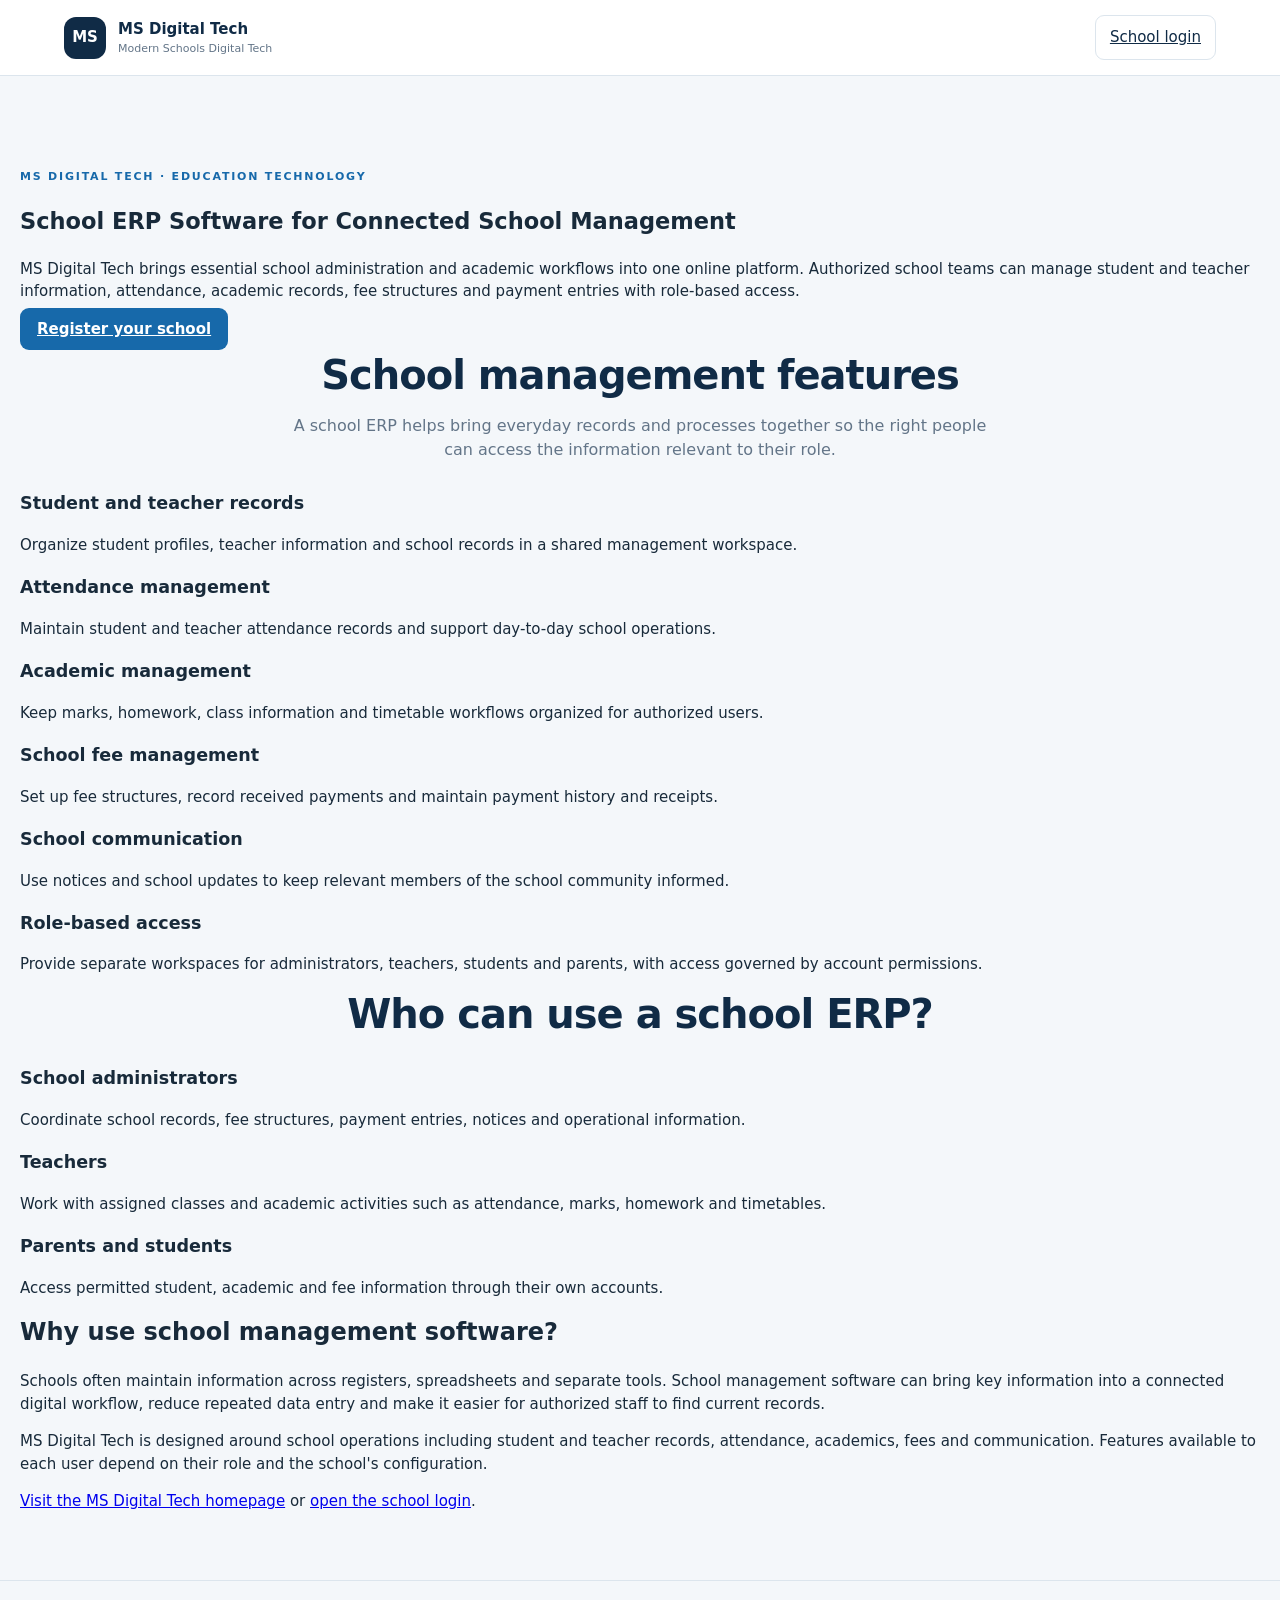
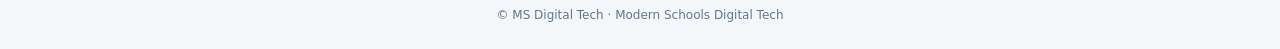
==== school-erp.html @ 8c0a5b25 "Add dedicated school ERP SEO landing page" ====
<!doctype html>
<html lang="en">
<head>
<meta charset="utf-8">
<meta name="viewport" content="width=device-width,initial-scale=1">
<meta name="theme-color" content="#102b46">
<meta name="description" content="Explore MS Digital Tech school ERP software for student and teacher records, attendance, academics, fee management and school operations.">
<meta name="robots" content="index,follow,max-image-preview:large">
<link rel="canonical" href="https://msdigitaltech.in.net/school-erp.html">
<meta property="og:type" content="website">
<meta property="og:title" content="School ERP Software | MS Digital Tech">
<meta property="og:description" content="A connected school management platform for student records, attendance, academics, fees and school operations.">
<meta property="og:url" content="https://msdigitaltech.in.net/school-erp.html">
<title>School ERP Software | MS Digital Tech</title>
<script type="application/ld+json">
{"@context":"https://schema.org","@type":"WebPage","name":"School ERP Software","url":"https://msdigitaltech.in.net/school-erp.html","about":{"@type":"SoftwareApplication","name":"MS Digital Tech School ERP","applicationCategory":"BusinessApplication","operatingSystem":"Web"},"isPartOf":{"@type":"WebSite","name":"MS Digital Tech","url":"https://msdigitaltech.in.net/"}}
</script>
<link rel="stylesheet" href="styles.css">
</head>
<body>
<header class="top"><a class="brand" href="/" aria-label="MS Digital Tech home"><span class="logo">MS</span><span><b>MS Digital Tech</b><small>Modern Schools Digital Tech</small></span></a><a class="outline" href="/#loginForm">School login</a></header>
<main class="wrap public-sections seo-page">
<section class="seo-hero">
<span class="eyebrow">MS DIGITAL TECH · EDUCATION TECHNOLOGY</span>
<h1>School ERP Software for Connected School Management</h1>
<p>MS Digital Tech brings essential school administration and academic workflows into one online platform. Authorized school teams can manage student and teacher information, attendance, academic records, fee structures and payment entries with role-based access.</p>
<a class="primary" href="/#schoolRequestToggle">Register your school</a>
</section>
<section class="seo-content">
<div class="section-heading"><h2>School management features</h2><p>A school ERP helps bring everyday records and processes together so the right people can access the information relevant to their role.</p></div>
<div class="seo-columns">
<article><h3>Student and teacher records</h3><p>Organize student profiles, teacher information and school records in a shared management workspace.</p></article>
<article><h3>Attendance management</h3><p>Maintain student and teacher attendance records and support day-to-day school operations.</p></article>
<article><h3>Academic management</h3><p>Keep marks, homework, class information and timetable workflows organized for authorized users.</p></article>
<article><h3>School fee management</h3><p>Set up fee structures, record received payments and maintain payment history and receipts.</p></article>
<article><h3>School communication</h3><p>Use notices and school updates to keep relevant members of the school community informed.</p></article>
<article><h3>Role-based access</h3><p>Provide separate workspaces for administrators, teachers, students and parents, with access governed by account permissions.</p></article>
</div>
</section>
<section class="seo-content">
<div class="section-heading"><h2>Who can use a school ERP?</h2></div>
<div class="seo-columns">
<article><h3>School administrators</h3><p>Coordinate school records, fee structures, payment entries, notices and operational information.</p></article>
<article><h3>Teachers</h3><p>Work with assigned classes and academic activities such as attendance, marks, homework and timetables.</p></article>
<article><h3>Parents and students</h3><p>Access permitted student, academic and fee information through their own accounts.</p></article>
</div>
</section>
<section class="seo-content seo-detail">
<h2>Why use school management software?</h2>
<p>Schools often maintain information across registers, spreadsheets and separate tools. School management software can bring key information into a connected digital workflow, reduce repeated data entry and make it easier for authorized staff to find current records.</p>
<p>MS Digital Tech is designed around school operations including student and teacher records, attendance, academics, fees and communication. Features available to each user depend on their role and the school's configuration.</p>
<p><a href="/">Visit the MS Digital Tech homepage</a> or <a href="/#loginForm">open the school login</a>.</p>
</section>
</main>
<footer>© MS Digital Tech · Modern Schools Digital Tech</footer>
</body>
</html>
---- styles.css ----
:root{--navy:#102b46;--blue:#1769aa;--pale:#eef5fb;--ink:#182a3a;--muted:#637588;--line:#dce5ed;--white:#fff;--green:#16794a;--red:#a83232}*{box-sizing:border-box}body{margin:0;background:#f4f7fa;color:var(--ink);font:15px/1.5 Inter,system-ui,-apple-system,Segoe UI,sans-serif}.top{height:76px;background:white;border-bottom:1px solid var(--line);display:flex;align-items:center;justify-content:space-between;padding:0 max(5vw,20px)}.brand{display:flex;gap:12px;align-items:center;color:var(--navy);text-decoration:none}.brand small{display:block;color:var(--muted);font-size:11px}.logo{width:42px;height:42px;border-radius:12px;background:var(--navy);color:white;display:grid;place-items:center;font-weight:800}.top-user{font-size:13px;color:var(--muted)}.wrap{max-width:1180px;margin:40px auto;padding:0 22px;min-height:75vh}.auth-layout{display:grid;grid-template-columns:1.2fr .8fr;gap:8vw;align-items:center;min-height:590px}.intro h1{font-size:clamp(38px,5vw,62px);line-height:1.08;letter-spacing:-2px;margin:18px 0}.intro h1 em{font-style:normal;color:var(--blue)}.intro p{font-size:18px;color:var(--muted);max-width:540px}.eyebrow{font-size:11px;font-weight:800;letter-spacing:1.8px;color:var(--blue)}.trust{display:flex;flex-wrap:wrap;gap:10px;margin-top:30px}.trust span{background:white;border:1px solid var(--line);padding:9px 12px;border-radius:9px;font-size:12px}.card{background:white;border:1px solid var(--line);border-radius:16px;box-shadow:0 12px 36px #17324b0b}.auth-card{padding:28px}.tabs{display:flex;border-bottom:1px solid var(--line);gap:22px;margin-bottom:24px}.tabs button{border:0;background:none;padding:0 0 12px;color:var(--muted);cursor:pointer}.tabs button.active{color:var(--blue);border-bottom:2px solid var(--blue);font-weight:700}h2{margin:0 0 20px;font-size:24px}label{display:block;font-weight:650;font-size:13px;margin:15px 0}input,select,textarea{display:block;width:100%;margin-top:7px;border:1px solid #cbd7e2;border-radius:9px;padding:12px;font:inherit;background:white;color:var(--ink)}textarea{min-height:90px;resize:vertical}button{font:inherit;cursor:pointer}.primary{background:var(--blue);color:white;border:0;border-radius:9px;padding:12px 17px;font-weight:700}.primary:disabled{opacity:.6;cursor:wait}.full{width:100%;margin-top:10px}.outline{background:white;border:1px solid var(--line);padding:10px 14px;border-radius:9px;color:var(--navy)}.small{font-size:12px}.muted{color:var(--muted)}.welcome{display:flex;justify-content:space-between;align-items:center;margin-bottom:24px}.welcome h1{margin:5px 0;font-size:34px}.nav{display:flex;gap:8px;overflow:auto;padding:0 0 14px}.nav button{white-space:nowrap;border:1px solid var(--line);background:white;border-radius:9px;padding:10px 14px;color:var(--muted)}.nav button.active{background:var(--navy);color:white;border-color:var(--navy)}.panel{padding:24px;min-height:320px}.panel-head{display:flex;justify-content:space-between;align-items:center;gap:16px;margin-bottom:18px}.panel-head h2{margin:0}.grid{display:grid;grid-template-columns:repeat(3,1fr);gap:14px}.stat{padding:17px;border:1px solid var(--line);border-radius:12px;background:#fff}.stat b{display:block;font-size:28px;color:var(--navy)}.stat span{font-size:12px;color:var(--muted)}.table-wrap{overflow:auto;border:1px solid var(--line);border-radius:10px}table{border-collapse:collapse;width:100%;font-size:13px;white-space:nowrap}th,td{text-align:left;padding:12px 14px;border-bottom:1px solid var(--line)}th{background:#f5f8fb;color:#516477;font-size:11px;text-transform:uppercase;letter-spacing:.5px}tr:last-child td{border-bottom:0}.form-grid{display:grid;grid-template-columns:repeat(2,minmax(0,1fr));gap:0 18px;max-width:760px}.form-grid .wide{grid-column:1/-1}.message{padding:12px 14px;border-radius:9px;background:#eef5fb;color:var(--navy);margin:12px 0;font-size:13px}.message.error{background:#fff0f0;color:var(--red)}.message.success{background:#ecf8f1;color:var(--green)}.empty,.loading{padding:34px;text-align:center;color:var(--muted)}.actions{display:flex;gap:10px;flex-wrap:wrap;margin-top:12px}.danger{color:var(--red)}footer{text-align:center;color:var(--muted);font-size:12px;padding:25px;border-top:1px solid var(--line)}[hidden]{display:none!important}@media(max-width:760px){.wrap{margin:20px auto}.auth-layout{grid-template-columns:1fr;gap:25px;min-height:unset}.intro h1{font-size:42px}.intro p{font-size:15px}.auth-card{padding:20px}.grid{grid-template-columns:repeat(2,1fr)}.welcome{align-items:flex-start}.welcome h1{font-size:27px}.panel{padding:15px}.form-grid{grid-template-columns:1fr}.form-grid .wide{grid-column:auto}.top{height:66px;padding:0 16px}}

.attendance-roster{margin-top:20px}.attendance-roster h3{margin:0}.att-status{min-width:125px;padding:9px;margin:0}.attendance-roster .actions{margin:18px 0 8px}.attendance-roster .panel-head{margin-top:22px}

.captcha-slot{display:flex;justify-content:flex-start;min-height:78px;margin:12px 0;overflow:visible}

.class-options{display:grid;grid-template-columns:repeat(4,minmax(0,1fr));gap:4px 12px;padding:12px;border:1px solid var(--line);border-radius:10px}.class-options label,.form-grid label.wide.small{display:flex;align-items:center;gap:8px;font-weight:500}.class-options input,.form-grid label.wide.small input{width:auto;margin:0}.form-grid h3{margin:20px 0 0;padding-top:12px;border-top:1px solid var(--line);font-size:16px;color:var(--navy)}@media(max-width:760px){.class-options{grid-template-columns:repeat(2,minmax(0,1fr))}}

/* Responsive registration and dashboard layouts */
.wrap{width:min(100% - 32px,1280px)}
.auth-layout{grid-template-columns:minmax(0,1fr) minmax(420px,.95fr);gap:clamp(24px,5vw,72px)}
.auth-card{min-width:0;width:100%}
.form-grid{width:100%;max-width:none;grid-template-columns:repeat(2,minmax(0,1fr));column-gap:clamp(12px,2vw,24px)}
.form-grid>*{min-width:0}
.form-grid input,.form-grid select,.form-grid textarea{max-width:100%}
.class-options{grid-template-columns:repeat(4,minmax(0,1fr))}
.field-title{display:block;font-size:13px;font-weight:650;margin:15px 0 8px}
@media(min-width:1100px){.auth-layout{grid-template-columns:minmax(0,1fr) minmax(500px,.9fr)}.auth-card{padding:clamp(24px,3vw,38px)}}
@media(max-width:900px){.auth-layout{grid-template-columns:minmax(0,1fr) minmax(360px,1fr);gap:24px}.intro h1{font-size:clamp(34px,5vw,48px)}}
@media(max-width:680px){.wrap{width:100%;padding:0 14px;margin:14px auto}.auth-layout{grid-template-columns:minmax(0,1fr);gap:18px}.intro h1{font-size:38px;letter-spacing:-1px}.intro p{font-size:14px}.auth-card{padding:17px}.form-grid{grid-template-columns:minmax(0,1fr)}.form-grid .wide{grid-column:1}.class-options{grid-template-columns:repeat(2,minmax(0,1fr))}.top{padding:0 12px}.brand{gap:8px}.brand small{font-size:10px}.panel{padding:14px}.grid{grid-template-columns:repeat(2,minmax(0,1fr))}}
@media(min-width:681px) and (max-width:900px){.form-grid{grid-template-columns:repeat(2,minmax(0,1fr))}.class-options{grid-template-columns:repeat(3,minmax(0,1fr))}}

.request-success{margin:18px 0;padding:24px;border:1px solid #b9e2ca;border-radius:14px;background:#f0faf4;color:#164b30}.request-success h2{margin:8px 0 10px;color:#14532d}.request-success p{margin:8px 0}.request-success-icon{width:42px;height:42px;border-radius:50%;display:grid;place-items:center;background:#16794a;color:white;font-size:24px;font-weight:800}.request-success dl{display:grid;gap:8px;margin:18px 0}.request-success dl>div{display:flex;flex-wrap:wrap;gap:8px 18px;padding:10px 0;border-top:1px solid #cfe8d8}.request-success dt{font-weight:700;min-width:145px}.request-success dd{margin:0;overflow-wrap:anywhere}.request-pending{display:inline-block;padding:3px 9px;border-radius:20px;background:#fff3cd;color:#805b00;font-weight:700}.request-next-step{padding:12px;border-radius:9px;background:#e5f5eb}

/* Dashboard navigation: fixed-width left sidebar on desktop, collapsible horizontal list on mobile */
.dashboard-shell{display:grid;grid-template-columns:245px minmax(0,1fr);gap:18px;align-items:start;margin-top:8px}.sidebar{position:sticky;top:14px;background:#fff;border:1px solid var(--line);border-radius:14px;padding:14px;max-height:calc(100vh - 28px);overflow:auto}.sidebar-heading{font-size:10px;font-weight:800;letter-spacing:1.5px;color:var(--muted);padding:5px 9px 12px}.nav{display:flex;flex-direction:column;gap:5px;overflow:visible;padding:0}.nav button{text-align:left;width:100%;white-space:normal;border:1px solid transparent;background:transparent;border-radius:8px;padding:10px 12px;color:var(--muted)}.nav button:hover{background:var(--pale);color:var(--navy)}.nav button.active{background:var(--navy);color:white;border-color:var(--navy)}.dashboard-shell>.panel{min-width:0;margin:0}@media(max-width:760px){.dashboard-shell{grid-template-columns:1fr;gap:12px}.sidebar{position:static;max-height:220px}.nav{display:grid;grid-template-columns:repeat(2,minmax(0,1fr));gap:5px}.nav button{font-size:12px;padding:9px}.sidebar-heading{padding-bottom:8px}}
.grid-two{display:grid;grid-template-columns:repeat(2,minmax(0,1fr));gap:16px;margin:18px 0}.grid-two>.card{padding:22px}.grid-two h3{margin:0 0 10px;color:var(--navy)}.attendance-roster{margin-top:18px}@media(max-width:760px){.grid-two{grid-template-columns:1fr}}

/* Desktop dashboard fit and readable admin tables */
@media(min-width:761px){.wrap{width:calc(100% - 40px);max-width:1680px;margin:24px auto;padding:0 20px}.dashboard-shell{grid-template-columns:260px minmax(0,1fr);gap:22px}.dashboard-shell>.panel{width:100%;min-width:0}.panel{padding:clamp(20px,2vw,32px)}.school-table table{min-width:980px}}
.school-subhead{margin:26px 0 10px;color:var(--navy);font-size:17px}.empty.compact{padding:14px}.school-table{margin-top:16px}.school-table td{vertical-align:middle}
@media(max-width:760px){.wrap{width:100%;padding:0 12px}.dashboard-shell{grid-template-columns:minmax(0,1fr)}.panel{min-width:0;overflow:hidden}.table-wrap{max-width:100%}}


/* MS Digital Tech: full-width dashboard layout on laptop/desktop */
@media (min-width: 761px) {
  main.wrap:has(.dashboard-shell) {
    width: calc(100% - 48px);
    max-width: 1800px;
    margin: 22px auto;
    padding: 0 12px;
  }
  .dashboard-shell {
    width: 100%;
    grid-template-columns: minmax(220px, 270px) minmax(0, 1fr);
    gap: 24px;
    align-items: start;
  }
  .dashboard-shell > .panel {
    width: 100%;
    min-width: 0;
    max-width: none;
  }
  .dashboard-shell .table-wrap {
    width: 100%;
    max-width: 100%;
    overflow-x: auto;
    overscroll-behavior-x: contain;
  }
  .dashboard-shell table {
    width: 100%;
  }
}
@media (min-width: 761px) and (max-width: 1100px) {
  main.wrap:has(.dashboard-shell) {
    width: calc(100% - 28px);
    padding: 0 4px;
  }
  .dashboard-shell {
    grid-template-columns: 210px minmax(0, 1fr);
    gap: 14px;
  }
  .panel {
    padding: 18px;
  }
}


/* Fixed desktop admin workspace: keep the dashboard frame stationary and
   move long content inside the panel/sidebar instead of scrolling the page. */
@media (min-width: 761px) {
  html:has(body #appView:not([hidden])) {
    height: 100%;
    overflow: hidden;
  }
  body:has(#appView:not([hidden])) {
    height: 100vh;
    height: 100dvh;
    overflow: hidden;
    display: flex;
    flex-direction: column;
  }
  body:has(#appView:not([hidden])) > .top {
    flex: 0 0 76px;
    position: relative;
    z-index: 5;
  }
  body:has(#appView:not([hidden])) > main.wrap {
    flex: 1 1 auto;
    min-height: 0;
    height: calc(100vh - 76px);
    height: calc(100dvh - 76px);
    width: 100%;
    max-width: none;
    margin: 0;
    padding: 14px 28px 16px;
    overflow: hidden;
  }
  #appView:not([hidden]) {
    height: 100%;
    min-height: 0;
    display: flex;
    flex-direction: column;
    overflow: hidden;
  }
  #appView:not([hidden]) .welcome {
    flex: 0 0 auto;
    margin: 0 0 14px;
  }
  #appView:not([hidden]) .welcome h1 {
    margin: 0;
  }
  #appView:not([hidden]) .dashboard-shell {
    flex: 1 1 auto;
    min-height: 0;
    height: auto;
    margin: 0;
    align-items: stretch;
    grid-template-columns: 245px minmax(0, 1fr);
    gap: 20px;
    overflow: hidden;
  }
  #appView:not([hidden]) .sidebar {
    position: relative;
    top: auto;
    height: 100%;
    max-height: none;
    min-height: 0;
    overflow-y: auto;
    overscroll-behavior: contain;
  }
  #appView:not([hidden]) #panel {
    height: 100%;
    min-height: 0;
    overflow: auto;
    overscroll-behavior: contain;
    scrollbar-gutter: stable;
  }
  body:has(#appView:not([hidden])) > footer {
    display: none;
  }
}


/* Stable admin viewport: prevent the document itself from moving. */
@media (min-width: 761px) {
  html:has(#appView:not([hidden])),
  body:has(#appView:not([hidden])) {
    width: 100%;
    height: 100%;
    min-height: 0;
    overflow: hidden !important;
  }
  body:has(#appView:not([hidden])) {
    position: fixed;
    inset: 0;
    display: block;
  }
  body:has(#appView:not([hidden])) > header.top {
    position: absolute;
    inset: 0 0 auto 0;
    width: 100%;
    height: 64px;
    min-height: 64px;
    z-index: 20;
  }
  body:has(#appView:not([hidden])) > main.wrap {
    position: absolute;
    inset: 64px 0 0 0;
    width: 100% !important;
    height: auto !important;
    max-width: none !important;
    min-height: 0 !important;
    margin: 0 !important;
    padding: 14px 24px 16px !important;
    overflow: hidden !important;
  }
  #appView:not([hidden]) {
    position: relative;
    display: flex;
    flex-direction: column;
    width: 100%;
    height: 100%;
    min-height: 0;
    overflow: hidden;
  }
  #appView:not([hidden]) .welcome {
    flex: 0 0 auto;
    margin: 0 0 12px;
  }
  #appView:not([hidden]) .dashboard-shell {
    flex: 1 1 auto;
    height: auto;
    min-height: 0;
    margin: 0;
    overflow: hidden;
    grid-template-columns: 245px minmax(0, 1fr);
    align-items: stretch;
  }
  #appView:not([hidden]) .sidebar {
    position: relative;
    inset: auto;
    height: 100%;
    max-height: none;
    min-height: 0;
    overflow-x: hidden;
    overflow-y: auto;
  }
  #appView:not([hidden]) #panel {
    height: 100%;
    min-height: 0;
    overflow: auto;
    overscroll-behavior: contain;
  }
  body:has(#appView:not([hidden])) > footer {
    display: none !important;
  }
}


/* Universal responsive admin frame: desktop, tablet and phone */
@media (max-width: 760px) {
  html:has(#appView:not([hidden])),
  body:has(#appView:not([hidden])) {
    width: 100%;
    height: 100%;
    min-height: 0;
    overflow: hidden !important;
  }
  body:has(#appView:not([hidden])) {
    position: fixed;
    inset: 0;
    display: block;
  }
  body:has(#appView:not([hidden])) > header.top {
    position: absolute;
    inset: 0 0 auto 0;
    height: 56px;
    min-height: 56px;
    width: 100%;
    padding: 0 10px;
    z-index: 30;
  }
  body:has(#appView:not([hidden])) > main.wrap {
    position: absolute;
    inset: 56px 0 0 0;
    width: 100% !important;
    height: auto !important;
    max-width: none !important;
    min-height: 0 !important;
    margin: 0 !important;
    padding: 10px 10px 12px !important;
    overflow: hidden !important;
  }
  #appView:not([hidden]) {
    display: flex;
    flex-direction: column;
    width: 100%;
    height: 100%;
    min-height: 0;
    overflow: hidden;
  }
  #appView:not([hidden]) .welcome {
    flex: 0 0 auto;
    margin: 0 0 8px;
    min-width: 0;
  }
  #appView:not([hidden]) .welcome h1 {
    font-size: clamp(20px, 4vw, 27px);
    line-height: 1.2;
    margin: 0;
  }
  #appView:not([hidden]) .welcome p {
    margin: 4px 0 0;
    font-size: 12px;
  }
  #appView:not([hidden]) .dashboard-shell {
    display: grid;
    grid-template-columns: minmax(0, 1fr);
    grid-template-rows: auto minmax(0, 1fr);
    flex: 1 1 auto;
    height: auto;
    min-height: 0;
    gap: 8px;
    margin: 0;
    overflow: hidden;
  }
  #appView:not([hidden]) .sidebar {
    position: relative;
    top: auto;
    width: 100%;
    height: auto;
    max-height: 112px;
    min-height: 0;
    padding: 7px;
    overflow: hidden;
  }
  #appView:not([hidden]) .sidebar-heading {
    padding: 2px 5px 5px;
  }
  #appView:not([hidden]) .nav {
    display: flex;
    flex-direction: row;
    flex-wrap: nowrap;
    gap: 6px;
    width: 100%;
    overflow-x: auto;
    overflow-y: hidden;
    padding: 0 0 4px;
    scrollbar-width: thin;
    -webkit-overflow-scrolling: touch;
  }
  #appView:not([hidden]) .nav button {
    flex: 0 0 auto;
    width: auto;
    min-width: max-content;
    white-space: nowrap;
    padding: 8px 11px;
    font-size: 12px;
  }
  #appView:not([hidden]) #panel {
    width: 100%;
    height: 100%;
    min-height: 0;
    min-width: 0;
    padding: 12px;
    overflow: auto;
    overscroll-behavior: contain;
    -webkit-overflow-scrolling: touch;
  }
  #appView:not([hidden]) .panel {
    min-width: 0;
    max-width: 100%;
  }
  #appView:not([hidden]) .table-wrap,
  #appView:not([hidden]) .school-table {
    max-width: 100%;
    overflow-x: auto;
    overscroll-behavior-x: contain;
    -webkit-overflow-scrolling: touch;
  }
  #appView:not([hidden]) table {
    min-width: 680px;
  }
  body:has(#appView:not([hidden])) > footer {
    display: none !important;
  }
}

@media (min-width: 761px) and (max-width: 1100px) {
  body:has(#appView:not([hidden])) > main.wrap {
    padding: 12px 14px 14px !important;
  }
  #appView:not([hidden]) .dashboard-shell {
    grid-template-columns: 190px minmax(0, 1fr);
    gap: 12px;
  }
  #appView:not([hidden]) .sidebar {
    padding: 9px;
  }
  #appView:not([hidden]) .nav button {
    padding: 8px 9px;
    font-size: 12px;
  }
  #appView:not([hidden]) #panel {
    padding: 16px;
  }
  #appView:not([hidden]) table {
    min-width: 760px;
  }
}

@media (max-width: 420px) {
  body:has(#appView:not([hidden])) > header.top .brand b {
    font-size: 11px;
  }
  body:has(#appView:not([hidden])) > header.top .brand small {
    font-size: 9px;
  }
  #appView:not([hidden]) .welcome .button,
  #appView:not([hidden]) .welcome button {
    padding: 7px 9px;
    font-size: 11px;
  }
  #appView:not([hidden]) #panel {
    padding: 9px;
  }
  #appView:not([hidden]) .grid {
    grid-template-columns: minmax(0, 1fr);
  }
}


/* Shared workspace shell is role-independent: Super Admin, School Admin,
   Teacher, Student, Parent and Bus Driver all use the same responsive frame. */
#appView:not([hidden]) {
  box-sizing: border-box;
  width: 100%;
  min-width: 0;
}
#appView:not([hidden]) *,
#appView:not([hidden]) *::before,
#appView:not([hidden]) *::after {
  box-sizing: border-box;
}
#appView:not([hidden]) .welcome,
#appView:not([hidden]) .dashboard-shell,
#appView:not([hidden]) .sidebar,
#appView:not([hidden]) #panel {
  min-width: 0;
}
#appView:not([hidden]) #panel img,
#appView:not([hidden]) #panel input,
#appView:not([hidden]) #panel select,
#appView:not([hidden]) #panel textarea {
  max-width: 100%;
}


/* Public MS Digital Tech company landing section */
#authView{display:block}
#authView .auth-layout{display:grid}
#authView .intro-cta{display:inline-block;text-decoration:none;margin-top:22px}
.public-sections{padding:64px 0 28px}
.section-heading{max-width:700px;margin:0 auto 28px;text-align:center}
.section-heading h2,.public-cta h2{font-size:clamp(27px,3.2vw,40px);line-height:1.15;letter-spacing:-1px;color:var(--navy);margin:12px 0}
.section-heading p,.public-cta p{color:var(--muted);font-size:16px}
.feature-grid{display:grid;grid-template-columns:repeat(4,minmax(0,1fr));gap:14px}
.feature-card{background:#fff;border:1px solid var(--line);border-radius:14px;padding:22px;box-shadow:0 10px 28px #17324b08}
.feature-number{font-size:11px;font-weight:800;letter-spacing:1.5px;color:var(--blue)}
.feature-card h3{font-size:18px;color:var(--navy);margin:12px 0 8px}
.feature-card p{font-size:13px;color:var(--muted);margin:0}
.public-cta{margin-top:26px;padding:30px 34px;border-radius:18px;background:linear-gradient(120deg,#102b46,#174e76);display:flex;align-items:center;justify-content:space-between;gap:24px;color:#fff}
.public-cta h2{color:#fff;font-size:clamp(24px,3vw,34px)}
.public-cta p{color:#d8e6f1;margin-bottom:0}
.public-cta .eyebrow{color:#b9d8f1}
.public-cta .primary{white-space:nowrap;background:#fff;color:var(--navy);text-decoration:none}
.company-note{display:flex;justify-content:space-between;gap:16px;padding:24px 4px 0;color:var(--muted);font-size:12px}
.company-note b{color:var(--navy)}
@media(max-width:900px){.feature-grid{grid-template-columns:repeat(2,minmax(0,1fr))}}
@media(max-width:680px){.public-sections{padding:42px 0 18px}.feature-grid{grid-template-columns:1fr}.feature-card{padding:18px}.public-cta{padding:24px;align-items:flex-start;flex-direction:column}.company-note{flex-direction:column;gap:4px}}


/* Phone dashboard: preserve the laptop two-column workspace in a compact form. */
@media (max-width: 760px) {
  body:has(#appView:not([hidden])) > header.top {
    height: 54px;
    min-height: 54px;
    padding: 0 8px;
  }
  body:has(#appView:not([hidden])) > main.wrap {
    inset: 54px 0 0 0;
    padding: 8px !important;
  }
  #appView:not([hidden]) .welcome {
    margin-bottom: 7px;
  }
  #appView:not([hidden]) .welcome h1 {
    font-size: 19px;
    line-height: 1.15;
  }
  #appView:not([hidden]) .welcome p {
    font-size: 10px;
    margin-top: 3px;
  }
  #appView:not([hidden]) .dashboard-shell {
    display: grid;
    grid-template-columns: 88px minmax(0, 1fr);
    grid-template-rows: minmax(0, 1fr);
    gap: 7px;
    min-height: 0;
    overflow: hidden;
  }
  #appView:not([hidden]) .sidebar {
    width: 88px;
    height: 100%;
    max-height: none;
    padding: 5px 4px;
    overflow-x: hidden;
    overflow-y: auto;
    border-radius: 9px;
  }
  #appView:not([hidden]) .sidebar-heading {
    font-size: 8px;
    letter-spacing: .7px;
    padding: 3px 2px 6px;
    text-align: center;
  }
  #appView:not([hidden]) .nav {
    display: flex;
    flex-direction: column;
    flex-wrap: nowrap;
    gap: 4px;
    overflow: visible;
    padding: 0;
  }
  #appView:not([hidden]) .nav button {
    flex: 0 0 auto;
    width: 100%;
    min-width: 0;
    white-space: normal;
    overflow-wrap: anywhere;
    text-align: center;
    font-size: 9px;
    line-height: 1.15;
    padding: 7px 3px;
    border-radius: 6px;
  }
  #appView:not([hidden]) #panel {
    width: 100%;
    height: 100%;
    min-width: 0;
    min-height: 0;
    padding: 9px;
    overflow: auto;
    border-radius: 9px;
  }
  #appView:not([hidden]) #panel .panel-head {
    gap: 6px;
    flex-wrap: wrap;
  }
  #appView:not([hidden]) #panel h2 {
    font-size: 17px;
  }
  #appView:not([hidden]) #panel h3 {
    font-size: 14px;
  }
  #appView:not([hidden]) #panel p,
  #appView:not([hidden]) #panel label,
  #appView:not([hidden]) #panel .muted {
    font-size: 10px;
  }
  #appView:not([hidden]) #panel button {
    font-size: 10px;
    padding: 7px 8px;
  }
  #appView:not([hidden]) #panel input,
  #appView:not([hidden]) #panel select,
  #appView:not([hidden]) #panel textarea {
    min-width: 0;
    font-size: 11px;
    padding: 8px;
  }
  #appView:not([hidden]) #panel .form-grid {
    grid-template-columns: minmax(0, 1fr);
    gap: 9px;
  }
  #appView:not([hidden]) #panel .actions {
    flex-wrap: wrap;
    gap: 5px;
  }
  #appView:not([hidden]) #panel .card {
    padding: 10px;
  }
  #appView:not([hidden]) #panel table {
    min-width: 560px;
    font-size: 10px;
  }
  #appView:not([hidden]) #panel th,
  #appView:not([hidden]) #panel td {
    padding: 7px 6px;
  }
}

@media (max-width: 380px) {
  #appView:not([hidden]) .dashboard-shell {
    grid-template-columns: 76px minmax(0, 1fr);
    gap: 5px;
  }
  #appView:not([hidden]) .sidebar { width: 76px; }
  #appView:not([hidden]) #panel { padding: 7px; }
}


/* Phone usability correction: full-width workspace and comfortable touch targets. */
@media (max-width: 760px) {
  #appView:not([hidden]) .dashboard-shell {
    display: grid;
    grid-template-columns: minmax(0, 1fr);
    grid-template-rows: auto minmax(0, 1fr);
    gap: 7px;
  }
  #appView:not([hidden]) .sidebar {
    width: 100%;
    height: auto;
    max-height: 92px;
    padding: 6px 7px;
    overflow: hidden;
  }
  #appView:not([hidden]) .sidebar-heading {
    text-align: left;
    font-size: 9px;
    padding: 2px 4px 5px;
  }
  #appView:not([hidden]) .nav {
    display: flex;
    flex-direction: row;
    flex-wrap: nowrap;
    gap: 6px;
    width: 100%;
    overflow-x: auto;
    overflow-y: hidden;
    padding: 0 0 4px;
    -webkit-overflow-scrolling: touch;
  }
  #appView:not([hidden]) .nav button {
    flex: 0 0 auto;
    width: auto;
    min-width: max-content;
    white-space: nowrap;
    font-size: 11px;
    line-height: 1.2;
    padding: 9px 12px;
  }
  #appView:not([hidden]) #panel {
    width: 100%;
    min-width: 0;
    padding: 12px;
  }
  #appView:not([hidden]) #panel .att-choice {
    display: flex;
    flex-wrap: wrap;
    gap: 6px;
  }
  #appView:not([hidden]) #panel .att-pick {
    min-height: 42px;
    min-width: 62px;
    padding: 9px 11px;
    font-size: 12px;
    border-radius: 8px;
  }
  #appView:not([hidden]) #panel #markAllPresent,
  #appView:not([hidden]) #panel #saveClassAttendance {
    min-height: 44px;
    padding: 10px 14px;
    font-size: 12px;
  }
  #appView:not([hidden]) #panel .form-grid {
    grid-template-columns: repeat(2, minmax(0, 1fr));
    gap: 10px;
  }
  #appView:not([hidden]) #panel .form-grid .wide {
    grid-column: 1 / -1;
  }
}
@media (max-width: 420px) {
  #appView:not([hidden]) #panel .form-grid {
    grid-template-columns: minmax(0, 1fr);
  }
  #appView:not([hidden]) #panel .att-pick {
    min-width: 58px;
    padding: 9px 8px;
  }
}
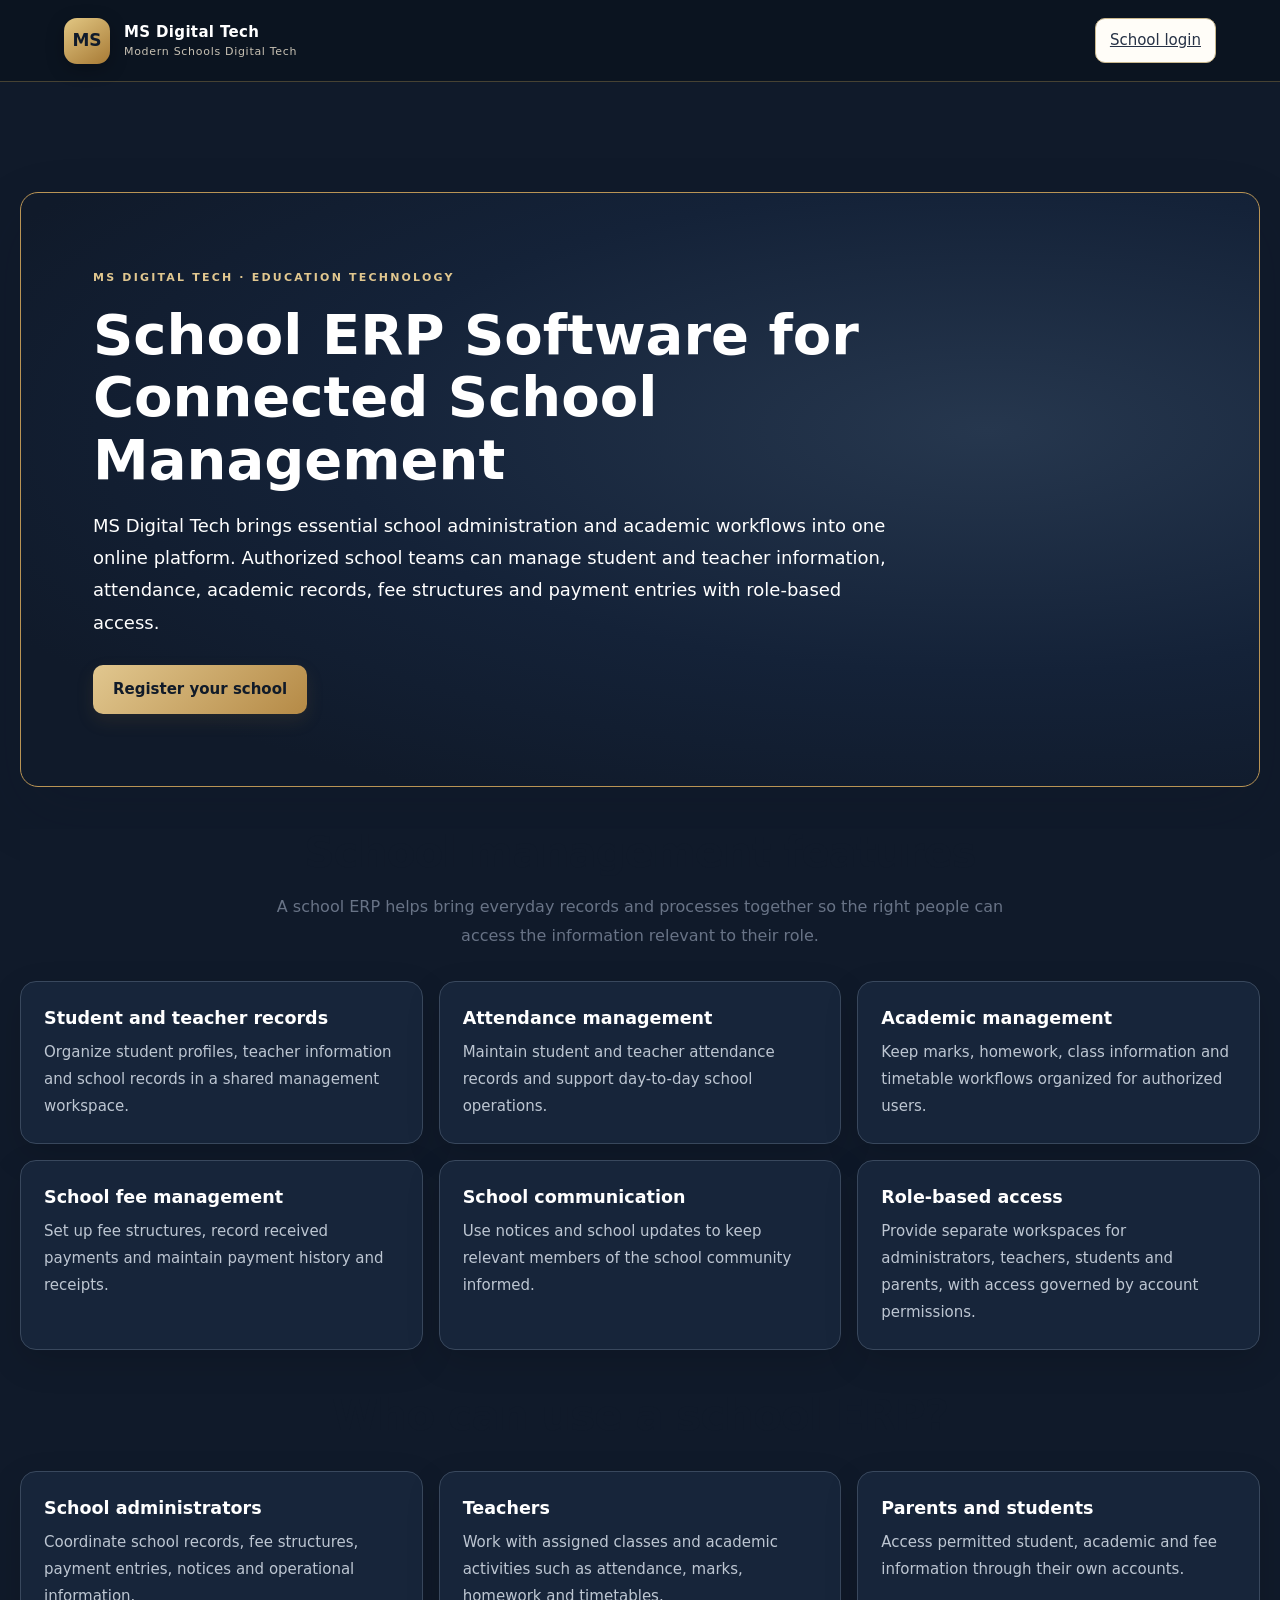
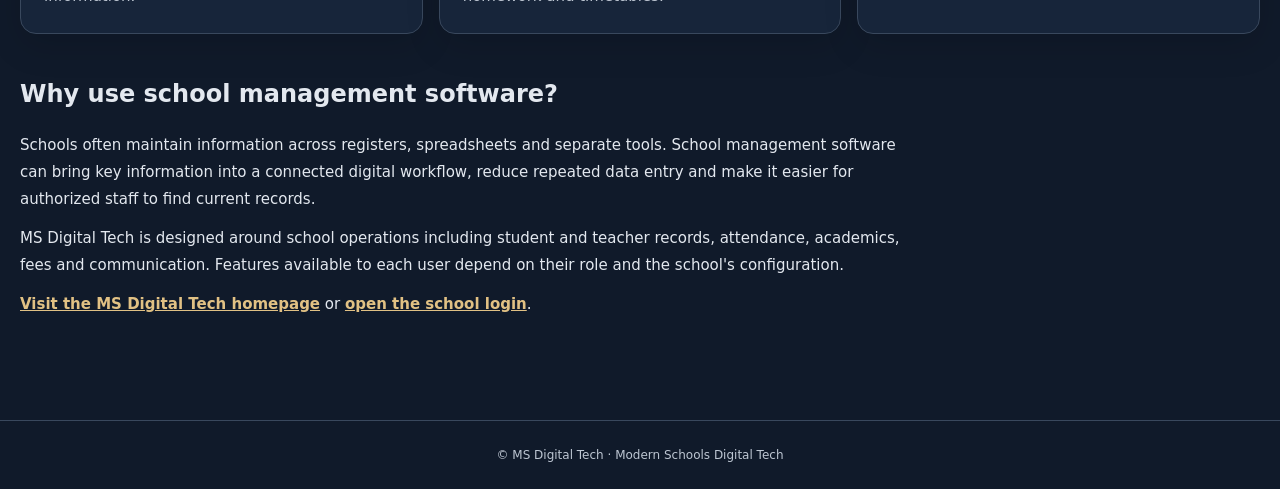
==== commit 55eae78c: "Apply unified premium theme metadata to school ERP page" ====
--- a/school-erp.html
+++ b/school-erp.html
@@ -3,7 +3,7 @@
 <head>
 <meta charset="utf-8">
 <meta name="viewport" content="width=device-width,initial-scale=1">
-<meta name="theme-color" content="#102b46">
+<meta name="theme-color" content="#101a2a">
 <meta name="description" content="Explore MS Digital Tech school ERP software for student and teacher records, attendance, academics, fee management and school operations.">
 <meta name="robots" content="index,follow,max-image-preview:large">
 <link rel="canonical" href="https://msdigitaltech.in.net/school-erp.html">
--- a/styles.css
+++ b/styles.css
@@ -662,3 +662,177 @@
     padding: 9px 8px;
   }
 }
+
+
+/* Public SEO landing pages */
+.seo-content{margin:42px 0}
+.seo-hero{padding:clamp(28px,6vw,72px);background:linear-gradient(135deg,#102b46,#1769aa);color:#fff;border-radius:18px;margin:22px 0 40px}
+.seo-hero .eyebrow{color:#c7e5ff}
+.seo-hero h1{font-size:clamp(34px,5vw,56px);line-height:1.12;max-width:850px;margin:16px 0}
+.seo-hero p{font-size:18px;max-width:820px;color:#e4eff8;margin-bottom:26px}
+.seo-hero .primary{display:inline-block;text-decoration:none;background:#fff;color:#102b46}
+.seo-columns{display:grid;grid-template-columns:repeat(3,minmax(0,1fr));gap:16px}
+.seo-columns article{background:#fff;border:1px solid var(--line);border-radius:13px;padding:20px}
+.seo-columns h3{color:var(--navy);margin:0 0 8px}
+.seo-columns p,.seo-detail p{color:var(--muted);margin:0}
+.seo-detail p{margin:12px 0;max-width:900px}
+.seo-page{min-height:70vh}
+@media(max-width:760px){.seo-columns{grid-template-columns:1fr}.seo-hero{padding:26px 20px}.seo-hero p{font-size:16px}}
+
+
+/* MS Digital Tech premium navy, charcoal and champagne-gold visual refresh */
+:root{
+ --navy:#101b2b;--blue:#b9914b;--pale:#f4efe5;--ink:#182231;--muted:#667184;
+ --line:#e5dfd3;--white:#fff;--green:#16794a;--red:#a83232;
+ --gold:#c5a15b;--gold-light:#e4cf9d;--charcoal:#0c1420;
+}
+body{background:#f7f5f0;color:var(--ink);font-family:Inter,"Segoe UI",system-ui,sans-serif}
+.top{height:82px;background:rgba(12,20,32,.98);border-bottom:1px solid rgba(197,161,91,.32);padding:0 max(5vw,24px)}
+.brand{color:#fff;gap:14px}.brand b{font-size:15px;letter-spacing:.35px}.brand small{color:#c8c1b3;font-size:11px;letter-spacing:.7px}
+.logo{width:46px;height:46px;border-radius:13px;background:linear-gradient(145deg,#e2c783,#a77a35);color:#101b2b;box-shadow:0 5px 18px #0004;font-size:17px}
+.wrap{max-width:1240px}
+.auth-layout{gap:clamp(32px,6vw,90px);min-height:650px}
+.intro .eyebrow,.eyebrow{color:#9a773a;letter-spacing:2.2px}
+.intro h1{font-size:clamp(42px,5.3vw,70px);line-height:1.04;letter-spacing:-2.5px;color:#111c2b;font-weight:750}
+.intro h1 em{color:#a77c36}
+.intro p{font-size:18px;line-height:1.8;color:#667184;max-width:590px}
+.trust span{background:#fffdf8;border:1px solid #e6dcc8;border-radius:999px;padding:10px 15px;color:#4c5360}
+.card{border:1px solid #e8dfce;border-radius:20px;box-shadow:0 24px 70px rgba(31,29,23,.09)}
+.auth-card{padding:clamp(24px,3vw,38px)}
+.tabs{gap:26px}.tabs button.active{color:#987039;border-color:#b9914b}
+h2{color:#152235}
+input,select,textarea{border:1px solid #d9d2c5;border-radius:10px;background:#fffefa}
+input:focus,select:focus,textarea:focus{outline:2px solid #c5a15b55;border-color:#b9914b}
+.primary{background:linear-gradient(135deg,#c9a968,#a77c38);color:#111b29;border-radius:10px;padding:13px 20px;box-shadow:0 7px 18px #9b783222}
+.primary:hover{filter:brightness(1.04);transform:translateY(-1px)}
+.outline{background:#fffdf8;border-color:#cbb98f;color:#273246;border-radius:10px}
+.public-sections{padding-bottom:36px}
+.section-heading{text-align:center;max-width:760px;margin:0 auto 30px}
+.section-heading h2{font-size:clamp(28px,3.5vw,42px);letter-spacing:-1px;line-height:1.15}
+.section-heading p{color:#687386;line-height:1.8}
+.feature-grid{display:grid;grid-template-columns:repeat(4,minmax(0,1fr));gap:16px}
+.feature-card{background:linear-gradient(155deg,#fff,#faf7f0);border:1px solid #e7decd;border-radius:17px;padding:24px;box-shadow:0 12px 35px #26354a0a;transition:transform .2s ease,box-shadow .2s ease}
+.feature-card:hover{transform:translateY(-4px);box-shadow:0 18px 40px #26354a16}
+.feature-number{color:#a17a3e;font-weight:800;letter-spacing:1.5px}
+.feature-card h3{color:#172337;font-size:17px;margin:15px 0 9px}
+.feature-card p{color:#687386;line-height:1.75}
+.public-cta{background:linear-gradient(120deg,#101b2b,#1b2b40);border:1px solid #c5a15b66;border-radius:20px;padding:clamp(24px,4vw,42px);color:#fff;margin:44px 0}
+.public-cta h2{color:#fff}.public-cta p{color:#d2d5da}.public-cta .eyebrow{color:#dfc58d}
+.company-note{border-top:1px solid #e3dac8;padding-top:22px;color:#566174}
+footer{background:#0c1420;color:#c5c0b5;border-top:1px solid #c5a15b55}
+.seo-hero{background:radial-gradient(circle at 85% 15%,#39465a 0,#1b2a3e 38%,#0c1420 100%);border:1px solid #c5a15b77;box-shadow:0 25px 65px #101b2b20}
+.seo-hero h1{color:#fff;max-width:900px}.seo-hero p{color:#e1e3e6;line-height:1.8}
+.seo-hero .eyebrow{color:#e1c78f}
+.seo-hero .primary{background:linear-gradient(135deg,#e1c78f,#b58a46);color:#111b29}
+.seo-columns article{border:1px solid #e5dccb;border-radius:16px;box-shadow:0 12px 32px #1b2a3e0a;background:#fffefa;padding:23px}
+.seo-columns h3{color:#19283b}.seo-columns p,.seo-detail p{color:#657184;line-height:1.8}
+.seo-detail a{color:#906b32;font-weight:700}
+#appView .welcome h1{color:#152235}
+#appView .sidebar,#appView .panel{border-radius:16px}
+#appView .nav button.active{background:#14243a;border-color:#b9914b}
+#appView .stat{border-color:#e5dccb;border-radius:14px}
+#appView .stat b{color:#9a773a}
+#appView th{background:#f4efe5;color:#5d5038}
+@media(max-width:900px){.feature-grid{grid-template-columns:repeat(2,minmax(0,1fr))}}
+@media(max-width:680px){.top{height:72px}.auth-layout{min-height:unset}.intro h1{font-size:42px}.feature-grid{grid-template-columns:1fr}.feature-card{padding:20px}.public-cta{border-radius:16px}}
+@media(prefers-reduced-motion:reduce){.feature-card,.primary{transition:none}}
+
+
+/* Premium public landing page */
+[hidden]{display:none!important}
+.site-nav{height:82px;background:#0b1321;border-bottom:1px solid #c5a15b55;display:flex;align-items:center;justify-content:space-between;padding:0 max(5vw,24px);position:relative;z-index:5}
+.site-nav .brand{color:#fff}.site-nav .logo{background:linear-gradient(145deg,#e7d19b,#a77c38)}
+.site-links{display:flex;gap:34px}.site-links a{color:#d5d8df;text-decoration:none;font-size:13px}.site-links a:hover{color:#e4c98f}
+.nav-login{margin-left:20px}.mobile-login{display:none}
+.marketing-home{margin:0;padding:0;max-width:none}
+.landing-container{max-width:1190px;margin:auto;padding-left:24px;padding-right:24px}
+.landing-hero{position:relative;overflow:hidden;background:radial-gradient(ellipse at 78% 48%,#27374d 0,#121f32 37%,#0b1321 75%);color:#fff;padding:88px 0 76px;min-height:650px}
+.hero-grid-bg{position:absolute;inset:0;opacity:.16;background-image:linear-gradient(30deg,transparent 48%,#c5a15b 49%,transparent 50%),linear-gradient(150deg,transparent 48%,#c5a15b 49%,transparent 50%);background-size:72px 72px;mask-image:linear-gradient(90deg,black,transparent 85%)}
+.hero-layout{position:relative;display:grid;grid-template-columns:1.05fr .95fr;align-items:center;gap:55px}
+.hero-kicker,.section-kicker{font-size:11px;letter-spacing:2px;font-weight:800;color:#e1c78f}.hero-kicker i{display:inline-block;width:7px;height:7px;background:#d2ac64;border-radius:50%;margin-right:9px}
+.hero-copy h1{font-size:clamp(42px,5.1vw,67px);line-height:1.06;letter-spacing:-2.5px;margin:24px 0 20px;color:#fff}.hero-copy h1 span{color:#dfc184}
+.hero-copy>p{font-size:17px;line-height:1.8;color:#c3cad4;max-width:560px}
+.hero-actions{display:flex;align-items:center;gap:14px;flex-wrap:wrap;margin-top:30px}
+.gold-button{background:linear-gradient(135deg,#e5cf9c,#b88c46);border:0;border-radius:999px;padding:15px 23px;color:#111b2a;font-weight:750;box-shadow:0 9px 28px #0003}.gold-button span{margin-left:13px}
+.ghost-button{border:1px solid #738096;border-radius:999px;padding:14px 22px;color:#fff;text-decoration:none;background:transparent;font-size:14px}
+.hero-proof{display:flex;gap:22px;flex-wrap:wrap;margin-top:40px;color:#bdc5d0;font-size:11px}.hero-proof b{color:#d6b878;margin-right:6px}
+.hero-visual{position:relative;padding:24px 0 45px}.visual-glow{position:absolute;inset:8% 0 10%;background:#c5a15b22;filter:blur(65px);border-radius:50%}
+.visual-window{position:relative;border:1px solid #b9975d88;background:#111c2c;border-radius:18px;padding:13px;box-shadow:0 30px 80px #0008;transform:perspective(1200px) rotateY(-5deg)}
+.window-top{height:38px;display:flex;align-items:center;justify-content:space-between;color:#e5e8ee;font-size:11px;padding:0 8px 10px}.window-brand{font-weight:750}.window-brand i{font-style:normal;background:#c7a566;color:#142033;padding:6px;border-radius:7px;margin-right:7px}.window-live{font-size:9px;color:#d8c18f;letter-spacing:1px}
+.window-body{background:#f6f5f1;border-radius:10px;min-height:330px;display:grid;grid-template-columns:115px 1fr;overflow:hidden;color:#172438}
+.mock-sidebar{background:#15243a;color:#bdc6d3;padding:18px 10px;display:flex;flex-direction:column;gap:17px;font-size:10px}.mock-sidebar b{font-size:8px;color:#d5b875;letter-spacing:1px}.mock-sidebar .selected{background:#293c55;padding:9px;border-radius:6px;color:#fff}
+.mock-main{padding:22px 18px}.mock-greeting{font-size:17px;font-weight:800}.mock-greeting small{display:block;font-size:10px;font-weight:400;color:#7a8491;margin-top:5px}
+.mock-stats{display:grid;grid-template-columns:repeat(3,1fr);gap:9px;margin-top:22px}.mock-stats div,.mock-lower>div{background:#fff;border:1px solid #e5e1d8;border-radius:8px;padding:12px;min-width:0}.mock-stats small{display:block;font-size:7px;color:#8a7959}.mock-stats b{display:block;font-size:12px;margin:9px 0}.mock-stats i{font-size:8px;color:#7c8794;font-style:normal}
+.mock-lower{display:grid;grid-template-columns:1.2fr .8fr;gap:10px;margin-top:12px}.mock-lower b{font-size:10px;display:block}.mock-lower span{font-size:8px;color:#7c8794;display:block;margin-top:5px}
+.mock-bars{height:70px;display:flex;align-items:end;gap:7px;padding:8px 4px}.mock-bars i{display:block;flex:1;background:linear-gradient(#d9bd7f,#9c7b40);border-radius:4px 4px 0 0;height:45%}.mock-bars i:nth-child(2){height:75%}.mock-bars i:nth-child(3){height:55%}.mock-bars i:nth-child(4){height:90%}.mock-bars i:nth-child(5){height:62%}.mock-bars i:nth-child(6){height:82%}.mock-bars i:nth-child(7){height:70%}
+.mock-notice{margin-top:17px;background:#f4efe3;border-left:3px solid #b8914c;padding:10px;font-size:9px;color:#5e513b}
+.visual-caption{position:absolute;right:-8px;bottom:0;display:flex;align-items:center;gap:12px;background:#fff;color:#18263a;padding:14px 18px;border-radius:12px;box-shadow:0 15px 35px #0004}.caption-mark{color:#b28a49;font-size:23px}.visual-caption b,.visual-caption small{display:block}.visual-caption b{font-size:11px}.visual-caption small{font-size:9px;color:#77808c;margin-top:4px}
+.landing-section{padding:90px 0}.light-section{background:#f8f6f1}.section-intro{max-width:690px;margin-bottom:38px}.section-intro h2,.capability-layout h2{font-size:clamp(32px,4vw,49px);line-height:1.12;letter-spacing:-1.7px;color:#152238;margin:17px 0}.section-intro h2 em,.capability-layout h2 em{font-style:normal;color:#a98243}.section-intro p,.capability-layout>div>p{color:#687487;line-height:1.8;max-width:600px}
+.landing-cards{display:grid;grid-template-columns:repeat(4,1fr);gap:15px}.landing-card{background:#fff;border:1px solid #e6dece;border-radius:15px;padding:24px;min-height:240px;box-shadow:0 12px 35px #1b2a3e0a;transition:transform .2s,box-shadow .2s}.landing-card:hover{transform:translateY(-5px);box-shadow:0 20px 42px #1b2a3e17}.card-index{font-size:9px;letter-spacing:1.4px;color:#9a773f;font-weight:800}.card-symbol{font-size:27px;color:#b28b4d;margin:24px 0 13px}.landing-card h3{font-size:17px;color:#18263a;margin:0 0 10px}.landing-card p{font-size:13px;line-height:1.7;color:#687487;margin:0}
+.dark-section{background:#101a2a;color:#fff}.inverse h2{color:#fff}.inverse h2 em{color:#dfc184}.inverse p{color:#bdc6d2}.role-grid{display:grid;grid-template-columns:repeat(4,1fr);gap:14px}.role-grid article{border:1px solid #344258;background:#152237;border-radius:14px;padding:23px}.role-grid article>span{color:#d0ae70;font-size:11px;letter-spacing:1px}.role-grid h3{font-size:17px;color:#fff;margin:22px 0 10px}.role-grid p{font-size:13px;line-height:1.7;color:#b8c1ce}
+.capability-section{background:#fff}.capability-layout{display:grid;grid-template-columns:1fr 1fr;gap:80px;align-items:center}.text-link{display:inline-block;color:#96713a;font-weight:750;text-decoration:none;margin-top:15px}.capability-list>div{display:flex;gap:18px;align-items:center;padding:22px 0;border-bottom:1px solid #e8e2d6}.capability-list>div>b{color:#a57e40;font-size:12px}.capability-list span{flex:1}.capability-list strong,.capability-list small{display:block}.capability-list strong{font-size:15px;color:#1b293d}.capability-list small{font-size:12px;color:#778191;margin-top:5px}.capability-list i{font-style:normal;color:#a47b3b}
+.landing-cta{background:radial-gradient(ellipse at 85% 20%,#314158,#101a2a 65%);padding:75px 0;color:#fff}.cta-inner h2{font-size:clamp(36px,5vw,56px);letter-spacing:-1.8px;margin:16px 0}.cta-inner p{color:#c2cad5}
+.landing-footer{background:#0a1220;border-top:1px solid #c5a15b55;padding:25px 0}.footer-inner{display:flex;align-items:center;justify-content:space-between;gap:20px}.footer-inner>span,.footer-inner>a:last-child{font-size:11px;color:#c2c7d0;text-decoration:none}.footer-inner .brand{color:#fff}
+.back-home{margin:10px 0 20px}
+@media(max-width:950px){.hero-layout{grid-template-columns:1fr;gap:25px}.hero-copy{max-width:750px}.hero-visual{max-width:700px;width:100%;margin:auto}.landing-cards,.role-grid{grid-template-columns:repeat(2,1fr)}.capability-layout{gap:35px}}
+@media(max-width:650px){.site-nav{height:70px;padding:0 15px}.site-nav .brand b{font-size:12px}.site-nav .brand small{font-size:8px}.site-links,.nav-login{display:none}.mobile-login{display:block;background:transparent;color:#e5cc94;border:1px solid #9e814e;border-radius:30px;padding:9px 14px}.landing-hero{padding:62px 0 55px;min-height:unset}.hero-copy h1{font-size:43px;letter-spacing:-1.8px}.hero-copy>p{font-size:15px}.hero-proof{gap:12px}.hero-visual{padding:10px 0 40px}.window-body{grid-template-columns:78px 1fr;min-height:275px}.mock-sidebar{font-size:8px;gap:13px;padding:13px 6px}.mock-main{padding:15px 10px}.mock-greeting{font-size:13px}.mock-stats{gap:5px}.mock-stats div{padding:7px}.mock-stats small{font-size:6px}.mock-stats b{font-size:9px}.mock-lower{gap:5px}.mock-lower>div{padding:7px}.mock-lower b{font-size:8px}.visual-caption{right:0}.landing-section{padding:65px 0}.landing-cards,.role-grid{grid-template-columns:1fr}.landing-card{min-height:unset}.capability-layout{grid-template-columns:1fr;gap:30px}.footer-inner{align-items:flex-start;flex-direction:column}.cta-inner h2{font-size:39px}}
+
+/* Full capabilities page */
+.cap-page{max-width:none;margin:0;padding:0;background:#fff}
+.cap-hero{background:#101a2a;color:#fff;padding:82px 0 88px;min-height:370px}
+.cap-hero .section-kicker{color:#e0c58c}.cap-hero-grid{display:grid;grid-template-columns:1.1fr .9fr;gap:70px;align-items:center;margin-top:25px}
+.cap-hero h1{font-size:clamp(42px,5vw,64px);line-height:1.07;letter-spacing:-2px;color:#fff;margin:0;max-width:700px}
+.cap-hero h1 em{font-style:normal;color:#dfc184}
+.cap-hero-grid p{font-size:17px;line-height:1.8;color:#bdc7d3;border-left:2px solid #b58c4c;padding-left:22px}
+.cap-intro-section{padding:75px 0;background:#fff}
+.cap-intro-grid{display:grid;grid-template-columns:1fr 1fr;gap:75px;align-items:center}
+.cap-intro-grid h2,.capability-tables .section-intro h2,.cap-roles h2,.cap-bottom-cta h2{font-size:clamp(31px,3.7vw,45px);line-height:1.14;letter-spacing:-1.5px;color:#152238;margin:15px 0}
+.cap-intro-grid p{color:#687487;line-height:1.8}
+.cap-visual-card{background:#111d30;border:1px solid #b99455;border-radius:16px;padding:15px;box-shadow:0 25px 60px #18283b22}
+.cap-visual-head{display:flex;justify-content:space-between;color:#dfc78f;font-size:9px;letter-spacing:1.2px;padding:4px 4px 14px}
+.cap-visual-body{background:#f6f5f1;border-radius:9px;display:grid;grid-template-columns:115px 1fr;min-height:230px;overflow:hidden}
+.cap-mini-nav{background:#182940;color:#c7d0dc;padding:17px 12px;display:flex;flex-direction:column;gap:13px;font-size:10px}.cap-mini-nav b{font-size:8px;color:#d8bd82;letter-spacing:1px}
+.cap-mini-content{padding:22px;color:#1a2a3f}.cap-mini-content>b{font-size:17px;display:block}.cap-mini-content small{color:#7b8796;font-size:10px}
+.cap-mini-tiles{display:grid;grid-template-columns:1fr 1fr;gap:8px;margin-top:20px}.cap-mini-tiles i{font-style:normal;background:#fff;border:1px solid #e4dfd5;border-radius:7px;padding:13px 8px;font-size:10px;color:#59677a}
+.cap-mini-line{height:8px;background:#e5dece;border-radius:5px;margin-top:15px}.cap-mini-line.short{width:65%;margin-top:8px}
+.capability-tables{background:#f5f5f4;padding:78px 0}.capability-tables .section-intro{margin-bottom:35px}.cap-table-grid{display:grid;grid-template-columns:1fr 1fr;gap:32px}
+.cap-table-card h3{text-align:center;color:#a36f2e;font-size:18px;margin:0 0 16px}
+.cap-table-card table{width:100%;border-collapse:collapse;background:#fff;font-size:12px;white-space:normal;box-shadow:0 7px 22px #17283a0a}
+.cap-table-card th,.cap-table-card td{border:1px solid #d8d9da;padding:13px 14px;text-align:left;line-height:1.55}
+.cap-table-card th{background:#eeefef;color:#4d5b6c;font-size:11px;text-transform:none;letter-spacing:0}
+.cap-table-card td:first-child{font-weight:700;color:#33445a;width:34%}.cap-table-card td:last-child{color:#657184}
+.cap-roles{padding:80px 0;background:#fff}.cap-role-grid{display:grid;grid-template-columns:repeat(4,1fr);gap:15px;margin-top:30px}
+.cap-role-grid article{border:1px solid #e5ddce;border-radius:14px;padding:22px;background:#fffdfa}.cap-role-grid b{color:#a98243;font-size:11px}.cap-role-grid h3{color:#17263b;margin:20px 0 9px}.cap-role-grid p{color:#697487;font-size:13px;line-height:1.7}
+.cap-bottom-cta{background:radial-gradient(ellipse at 80% 20%,#34435a,#101a2a 70%);padding:70px 0;color:#fff}.cap-bottom-cta .section-kicker{color:#dfc184}.cap-bottom-cta h2{color:#fff}.cap-bottom-cta p{color:#c4ccd6;margin-bottom:25px}.cap-secondary-link{color:#e4d2aa;margin-left:22px;font-size:13px}
+@media(max-width:850px){.cap-hero-grid,.cap-intro-grid{grid-template-columns:1fr;gap:25px}.cap-table-grid{grid-template-columns:1fr}.cap-role-grid{grid-template-columns:repeat(2,1fr)}}
+@media(max-width:600px){.cap-hero{padding:60px 0}.cap-hero h1{font-size:42px}.cap-hero-grid p{font-size:15px}.cap-intro-section,.capability-tables,.cap-roles{padding:58px 0}.cap-role-grid{grid-template-columns:1fr}.cap-table-card th,.cap-table-card td{padding:10px 8px;font-size:11px}.cap-visual-body{grid-template-columns:83px 1fr}.cap-mini-nav{padding:13px 7px;font-size:8px}.cap-mini-content{padding:15px 10px}.cap-secondary-link{display:block;margin:18px 0 0}}
+
+/* Unified premium navy background across every public page and section */
+:root{--navy:#101a2a;--blue:#c5a15b;--pale:#17253a;--ink:#f4f0e8;--muted:#bdc6d2;--line:#344258;--white:#fff;--gold:#dfc184;--gold-light:#ead7a8}
+html{background:#101a2a;scroll-behavior:smooth}body{background:#101a2a!important;color:#f4f0e8}
+.marketing-home,.landing-section,.light-section,.dark-section,.cap-page,.cap-intro-section,.capability-tables,.cap-roles,.capability-section,.seo-page,.seo-content,.public-sections{background:#101a2a!important;color:#f4f0e8}
+.site-nav,.landing-hero,.dark-section,.landing-cta,.landing-footer,.cap-hero,.cap-bottom-cta{background:#101a2a!important}
+.landing-hero{background:radial-gradient(ellipse at 78% 48%,#24354b 0,#142238 42%,#101a2a 78%)!important}
+.landing-section,.cap-intro-section,.capability-tables,.cap-roles,.capability-section{border-top:1px solid #2c3b50}
+.section-intro h2,.cap-intro-grid h2,.capability-tables .section-intro h2,.cap-roles h2,.cap-bottom-cta h2,.capability-layout h2{color:#fff!important}
+.section-intro p,.cap-intro-grid p,.capability-layout>div>p{color:#bdc6d2!important}
+.landing-card,.role-grid article,.cap-role-grid article,.cap-table-card,.seo-columns article,.feature-card{background:#17253a!important;border:1px solid #39485d!important;box-shadow:0 12px 35px #0002!important}
+.landing-card h3,.role-grid h3,.cap-role-grid h3,.cap-table-card h3,.seo-columns h3,.feature-card h3{color:#fff!important}
+.landing-card p,.role-grid p,.cap-role-grid p,.cap-table-card td:last-child,.seo-columns p,.feature-card p{color:#bdc6d2!important}
+.cap-table-card table{background:#17253a!important;color:#e9edf2}
+.cap-table-card th,.cap-table-card td{background:#17253a!important;border-color:#3a495d!important;color:#d5dce6!important}
+.cap-table-card th{color:#e0c58d!important}.cap-table-card td:first-child{color:#fff!important}
+.cap-visual-card{background:#111d30;border-color:#b99455}.cap-visual-body{background:#17253a}
+.cap-mini-content{background:#17253a;color:#fff}.cap-mini-tiles i{background:#203149;border-color:#3a4b63;color:#dce3ed}.cap-mini-line{background:#43536a}
+.seo-hero{background:radial-gradient(ellipse at 78% 40%,#26374e 0,#142238 48%,#101a2a 82%)!important;border-color:#b99455}
+.seo-hero h1,.seo-hero p{color:#fff!important}.seo-detail p,.seo-detail h2{color:#e3e8ef!important}
+.seo-detail a,.text-link{color:#e1c184!important}
+.auth-layout .intro h1,.auth-layout .intro p{color:#fff}.auth-layout .intro h1 em{color:#dfc184}
+.auth-layout .trust span{background:#17253a;color:#e8edf3;border-color:#3a495d}
+.auth-card,.card{background:#17253a;color:#f4f0e8;border-color:#3a495d}
+.auth-card h2,.card h2{color:#fff}.auth-card .muted,.card .muted{color:#bdc6d2}
+.auth-card input,.auth-card select,.auth-card textarea,.card input,.card select,.card textarea{background:#101a2a;color:#fff;border-color:#46566c}
+.auth-card label,.card label{color:#e7eaf0}.auth-card .tabs{border-color:#3a495d}
+.auth-card .tabs button{color:#bdc6d2}.auth-card .tabs button.active{color:#e4c98f;border-color:#c5a15b}
+.wrap{color:#f4f0e8}footer{background:#101a2a!important;color:#bdc6d2!important;border-color:#39485d!important}
+@media(max-width:650px){.landing-section,.cap-intro-section,.capability-tables,.cap-roles,.capability-section{background:#101a2a!important}}
